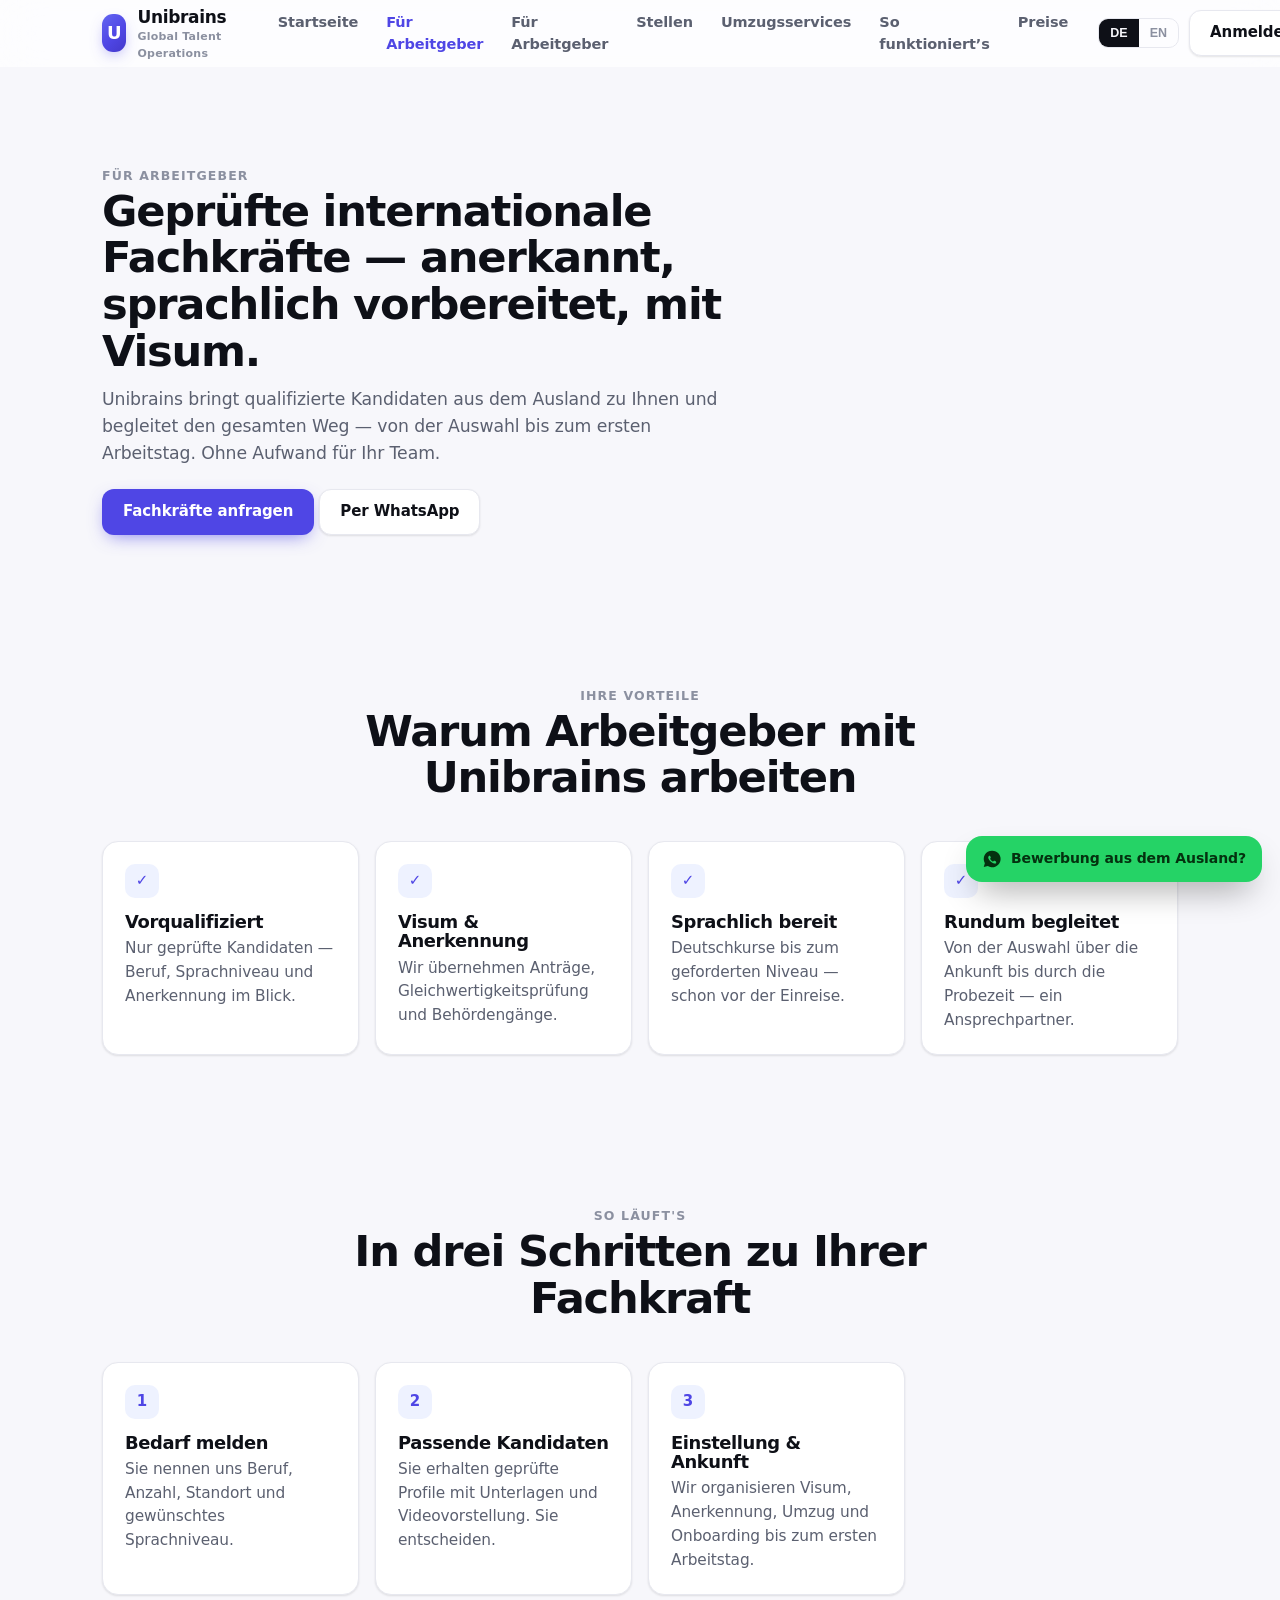
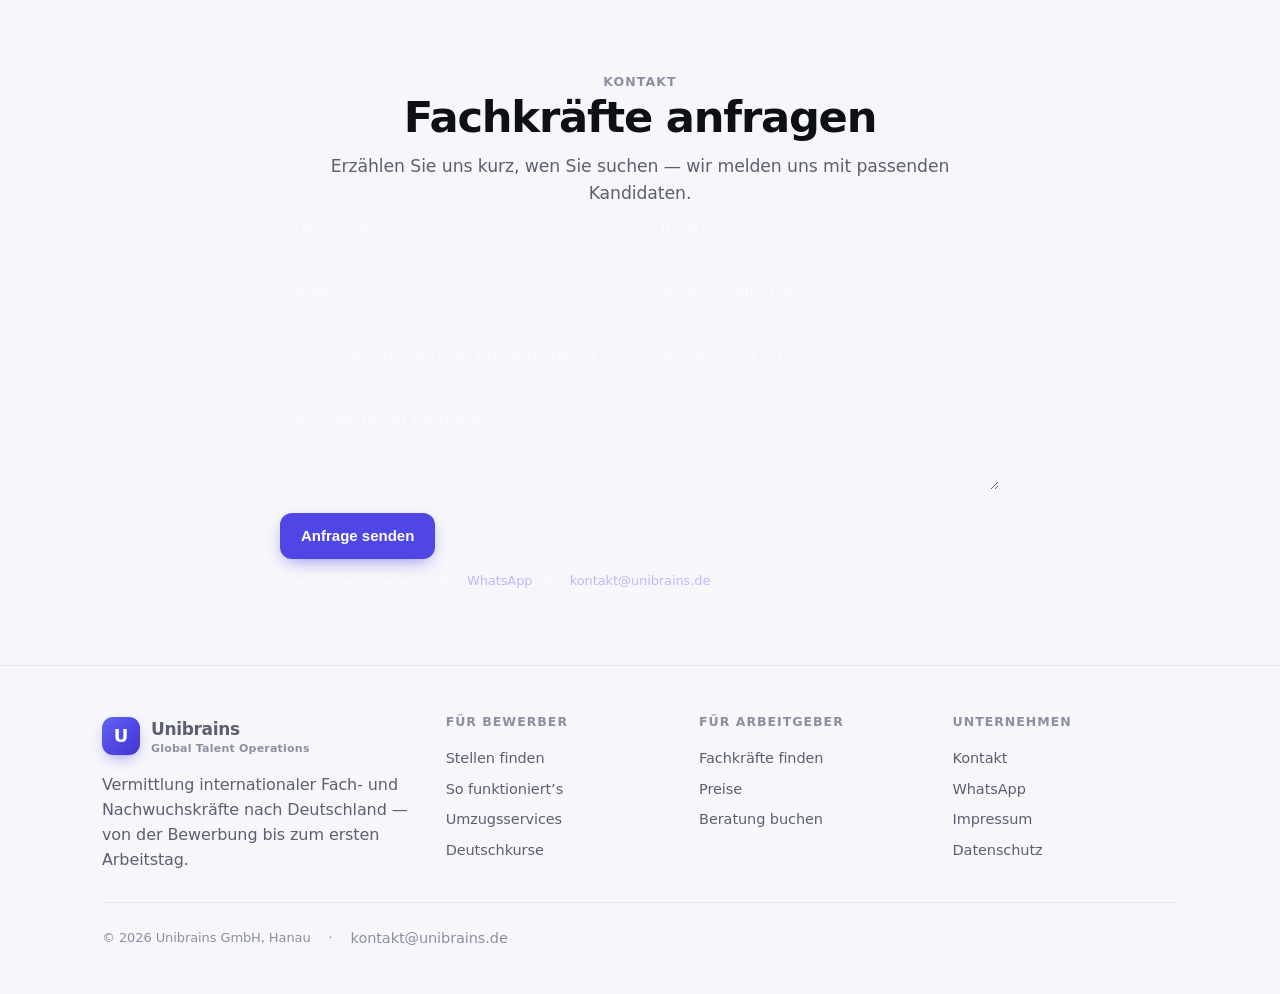
==== arbeitgeber.html @ a0d00ffb "feat(P3): Barrierefreiheit & Technik — Kontraste, Reveal, Skip-Link, SEO - P3.15 WCAG-AA-Kontraste: " ====
<!doctype html>
<html lang="de">
<head>
<meta charset="utf-8" />
<meta name="viewport" content="width=device-width, initial-scale=1" />
<title>Unibrains — Jobs in Deutschland mit Visum, Umzug & Anerkennung</title>
<meta name="description" content="Finden Sie Ihren nächsten Job in Deutschland: Stellen mit Visum-Sponsoring, finanziertem Umzug, Anerkennung und Deutschkursen. Unibrains übernimmt den Papierkram." />
<link rel="canonical" href="https://unibrains.de/arbeitgeber.html" />
<meta property="og:type" content="website" />
<meta property="og:url" content="https://unibrains.de/arbeitgeber.html" />
<meta property="og:title" content="Fachkräfte finden mit Unibrains — geprüft, mit Visum & Umzug" />
<meta property="og:description" content="Unibrains vermittelt geprüfte internationale Fachkräfte nach Deutschland — inkl. Visum, Anerkennung, Umzug und Deutschkursen. Sie stellen ein, wir übernehmen den Papierkram." />
<meta name="twitter:card" content="summary" />
<link rel="icon" href="favicon.svg" type="image/svg+xml" />
<script>document.documentElement.classList.add('js')</script>
<style>
  /* ============ Design tokens ============ */
  :root {
    --brand: #4f46e5;         /* indigo — the Unibrains mark, refined */
    --brand-600: #4338ca;
    --brand-soft: #eef2ff;
    --accent: #0ea5e9;
    --ok: #059669;

    --bg: #f7f7fb;
    --surface: #ffffff;
    --surface-2: #ffffff;
    --ink: #0e1017;
    --muted: #5b6070;
    --faint: #8b90a0;
    --line: #e7e8ef;
    --glass: rgba(255,255,255,0.7);
    --glass-line: rgba(255,255,255,0.55);
    --shadow-sm: 0 1px 2px rgba(14,16,23,.06), 0 1px 3px rgba(14,16,23,.05);
    --shadow-md: 0 8px 24px -8px rgba(14,16,23,.18), 0 2px 6px rgba(14,16,23,.06);
    --shadow-lg: 0 30px 60px -24px rgba(30,27,120,.35), 0 8px 24px -12px rgba(14,16,23,.16);
    --radius: 16px;
    --radius-lg: 24px;
    --ease: cubic-bezier(.2,0,0,1);
    --spring: cubic-bezier(.22,1.2,.36,1);
    --maxw: 1120px;
    color-scheme: light dark;
  }
  @media (prefers-color-scheme: dark) {
    :root {
      --bg: #0b0c10;
      --surface: #14161d;
      --surface-2: #191c24;
      --ink: #f3f4f8;
      --muted: #a4a9ba;
      --faint: #767c90;
      --line: #262a34;
      --brand-soft: #1b1f3a;
      --glass: rgba(18,20,27,0.6);
      --glass-line: rgba(255,255,255,0.08);
      --shadow-md: 0 10px 30px -10px rgba(0,0,0,.6), 0 2px 8px rgba(0,0,0,.4);
      --shadow-lg: 0 40px 80px -30px rgba(0,0,0,.7), 0 10px 30px -12px rgba(0,0,0,.5);
    }
  }

  /* ============ Reset & base ============ */
  * { box-sizing: border-box; }
  html { -webkit-text-size-adjust: 100%; scroll-behavior: smooth; }
  body {
    margin: 0;
    font-family: -apple-system, BlinkMacSystemFont, "Segoe UI", "Inter", system-ui, sans-serif;
    font-optical-sizing: auto;
    text-rendering: optimizeLegibility;
    -webkit-font-smoothing: antialiased;
    background: var(--bg);
    color: var(--ink);
    line-height: 1.55;
    letter-spacing: -0.006em;
    overflow-x: hidden;
  }
  a { color: inherit; text-decoration: none; }
  h1, h2, h3 { margin: 0; letter-spacing: -0.022em; line-height: 1.08; font-weight: 700; }
  p { margin: 0; }
  ::selection { background: color-mix(in srgb, var(--brand) 26%, transparent); }
  .wrap { max-width: var(--maxw); margin: 0 auto; padding: 0 22px; }
  .eyebrow { font-size: 12.5px; font-weight: 700; letter-spacing: .09em; text-transform: uppercase; color: var(--faint); }

  /* ============ Buttons ============ */
  .btn {
    --scale: 1;
    display: inline-flex; align-items: center; gap: 8px;
    height: 46px; padding: 0 20px; border-radius: 12px;
    font-weight: 650; font-size: 15px; cursor: pointer; border: 1px solid transparent;
    transform: scale(var(--scale)); transition: transform .14s var(--ease), background .2s var(--ease), box-shadow .2s var(--ease), border-color .2s var(--ease), filter .2s var(--ease);
    user-select: none; white-space: nowrap;
  }
  .btn:active { --scale: .965; }
  .btn-primary { background: var(--brand); color: #fff; box-shadow: 0 6px 18px -6px color-mix(in srgb, var(--brand) 70%, transparent); }
  .btn-primary:hover { filter: brightness(1.06); transform: translateY(-1px) scale(var(--scale)); box-shadow: 0 12px 28px -8px color-mix(in srgb, var(--brand) 70%, transparent); }
  .btn-ghost { background: var(--surface); color: var(--ink); border-color: var(--line); box-shadow: var(--shadow-sm); }
  .btn-ghost:hover { border-color: color-mix(in srgb, var(--brand) 45%, var(--line)); color: var(--brand); }
  .btn:focus-visible { outline: none; box-shadow: 0 0 0 3px color-mix(in srgb, var(--brand) 45%, transparent); }

  /* ============ Header (glass) ============ */
  header.nav {
    position: sticky; top: 0; z-index: 50;
    background: var(--glass);
    backdrop-filter: blur(20px) saturate(180%);
    -webkit-backdrop-filter: blur(20px) saturate(180%);
    border-bottom: 1px solid transparent;
    transition: border-color .3s var(--ease), background .3s var(--ease);
  }
  header.nav.scrolled { border-bottom-color: var(--line); }
  .nav-row { display: flex; align-items: center; gap: 18px; height: 66px; }
  .brand { display: flex; align-items: center; gap: 11px; }
  .brand .mark {
    width: 38px; height: 38px; border-radius: 11px; display: grid; place-items: center;
    color: #fff; font-weight: 800; font-size: 18px;
    background: linear-gradient(135deg, #6366f1, #4f46e5 55%, #4338ca);
    box-shadow: 0 6px 16px -6px rgba(79,70,229,.7);
  }
  .brand .name { font-weight: 800; letter-spacing: -.02em; font-size: 17px; }
  .brand .sub { display: block; font-size: 11px; font-weight: 600; color: var(--faint); letter-spacing: .02em; margin-top: -2px; }
  nav.links { display: none; gap: 4px; margin-left: 8px; }
  nav.links a { padding: 8px 12px; border-radius: 9px; font-size: 14.5px; font-weight: 550; color: var(--muted); transition: color .18s, background .18s; }
  nav.links a:hover { color: var(--ink); background: color-mix(in srgb, var(--ink) 5%, transparent); }
  nav.links a.active { color: var(--brand); }
  .nav-right { margin-left: auto; display: flex; align-items: center; gap: 10px; }
  .lang { display: none; border: 1px solid var(--line); border-radius: 10px; overflow: hidden; }
  .lang button { border: 0; background: transparent; padding: 7px 11px; font-size: 12.5px; font-weight: 700; color: var(--faint); cursor: pointer; }
  .lang button.on { background: var(--ink); color: var(--bg); }
  .hide-sm { display: none; }
  @media (min-width: 900px) {
    nav.links, .lang { display: flex; }
    .hide-sm { display: inline-flex; }
  }

  /* ============ Hero ============ */
  .hero { position: relative; padding: 66px 0 40px; text-align: center; }
  .hero::before {
    content: ""; position: absolute; inset: -10% -20% auto -20%; height: 620px; z-index: -1;
    background:
      radial-gradient(60% 60% at 50% 0%, color-mix(in srgb, var(--brand) 22%, transparent), transparent 70%),
      radial-gradient(40% 50% at 82% 8%, color-mix(in srgb, var(--accent) 16%, transparent), transparent 70%);
    filter: blur(10px);
  }
  .badge {
    display: inline-flex; align-items: center; gap: 9px; padding: 7px 8px 7px 12px;
    background: var(--surface); border: 1px solid var(--line); border-radius: 999px;
    font-size: 13.5px; font-weight: 600; color: var(--muted); box-shadow: var(--shadow-sm);
  }
  .badge .dots { display: inline-flex; }
  .badge .dots i { width: 18px; height: 18px; border-radius: 50%; margin-left: -6px; border: 2px solid var(--surface); display: inline-block;
    background: linear-gradient(135deg,#a5b4fc,#6366f1); }
  .badge .dots i:nth-child(2){ background: linear-gradient(135deg,#7dd3fc,#0ea5e9);}
  .badge .dots i:nth-child(3){ background: linear-gradient(135deg,#6ee7b7,#059669); margin-right: 4px;}
  .hero h1 {
    font-size: clamp(2.6rem, 7.2vw, 4.6rem);
    letter-spacing: -0.03em; line-height: 1.02; margin: 22px auto 0; max-width: 15ch;
  }
  .hero h1 .grad { background: linear-gradient(120deg,#6366f1,#4f46e5 55%,#0ea5e9); -webkit-background-clip: text; background-clip: text; color: transparent; }
  .hero .lede { margin: 20px auto 0; max-width: 52ch; font-size: clamp(1.05rem,2.3vw,1.28rem); color: var(--muted); line-height: 1.5; }

  /* search */
  .search {
    margin: 30px auto 0; max-width: 760px; display: flex; align-items: center; gap: 6px;
    background: var(--surface); border: 1px solid var(--line); border-radius: 16px; padding: 8px;
    box-shadow: var(--shadow-lg); text-align: left;
  }
  .search .field { flex: 1; display: flex; align-items: center; gap: 9px; padding: 6px 12px; min-width: 0; }
  .search .field + .field { border-left: 1px solid var(--line); }
  .search svg { flex: none; color: var(--faint); }
  .search input { border: 0; outline: 0; background: transparent; font: inherit; font-size: 15px; color: var(--ink); width: 100%; }
  .search input::placeholder { color: var(--faint); }
  .search .btn { height: 46px; }
  @media (max-width: 640px){ .search{ flex-wrap: wrap; } .search .field+.field{ border-left:0; } .search .btn{ width:100%; justify-content:center; } }

  .chips { margin: 20px auto 0; display: flex; flex-wrap: wrap; gap: 8px; justify-content: center; align-items: center; }
  .chips .lbl { color: var(--faint); font-weight: 700; font-size: 13px; margin-right: 2px; }
  .chip { padding: 8px 14px; border-radius: 999px; background: var(--surface); border: 1px solid var(--line); font-size: 13.5px; font-weight: 600; color: var(--muted);
    box-shadow: var(--shadow-sm); transition: transform .16s var(--ease), color .16s, border-color .16s; }
  .chip:hover { color: var(--brand); border-color: color-mix(in srgb,var(--brand) 40%,var(--line)); transform: translateY(-1px); }

  /* trust */
  .trust { margin-top: 48px; }
  .trust p { text-align: center; color: var(--faint); font-size: 12.5px; font-weight: 700; letter-spacing: .08em; text-transform: uppercase; }
  .trust .logos { margin-top: 16px; display: flex; flex-wrap: wrap; gap: 14px 34px; justify-content: center; align-items: center; opacity: .8; }
  .trust .logos span { font-weight: 800; font-size: 18px; letter-spacing: -.02em; color: var(--faint); }

  /* ============ Sections ============ */
  section.block { padding: 74px 0; }
  .sec-head { max-width: 640px; }
  .sec-head.center { margin: 0 auto; text-align: center; }
  .sec-head h2 { font-size: clamp(1.8rem, 4vw, 2.7rem); letter-spacing: -.028em; }
  .sec-head p { margin-top: 12px; color: var(--muted); font-size: 1.08rem; }

  /* steps */
  .steps { margin-top: 40px; display: grid; gap: 16px; grid-template-columns: 1fr; }
  @media (min-width: 720px){ .steps{ grid-template-columns: repeat(4,1fr);} }
  .step { background: var(--surface); border: 1px solid var(--line); border-radius: var(--radius); padding: 22px; box-shadow: var(--shadow-sm);
    transition: transform .3s var(--spring), box-shadow .3s var(--ease), border-color .3s; }
  .step:hover { transform: translateY(-4px); box-shadow: var(--shadow-md); border-color: color-mix(in srgb,var(--brand) 26%,var(--line)); }
  .step .n { width: 34px; height: 34px; border-radius: 10px; display: grid; place-items: center; font-weight: 800; color: var(--brand); background: var(--brand-soft); font-size: 15px; }
  .step h3 { margin-top: 14px; font-size: 1.12rem; }
  .step p { margin-top: 6px; color: var(--muted); font-size: .96rem; }

  /* services */
  .grid3 { margin-top: 40px; display: grid; gap: 16px; grid-template-columns: 1fr; }
  @media (min-width: 680px){ .grid3{ grid-template-columns: repeat(2,1fr);} }
  @media (min-width: 980px){ .grid3{ grid-template-columns: repeat(3,1fr);} }
  .svc { background: var(--surface); border: 1px solid var(--line); border-radius: var(--radius-lg); padding: 26px; box-shadow: var(--shadow-sm);
    transition: transform .3s var(--spring), box-shadow .3s var(--ease), border-color .3s; }
  .svc:hover { transform: translateY(-4px); box-shadow: var(--shadow-md); }
  .svc .ic { width: 46px; height: 46px; border-radius: 13px; display: grid; place-items: center; color: #fff; margin-bottom: 16px;
    background: linear-gradient(135deg,#6366f1,#4f46e5); box-shadow: 0 8px 18px -8px rgba(79,70,229,.7); }
  .svc.a .ic{ background: linear-gradient(135deg,#0ea5e9,#0284c7);}
  .svc.b .ic{ background: linear-gradient(135deg,#10b981,#059669);}
  .svc.c .ic{ background: linear-gradient(135deg,#f59e0b,#d97706);}
  .svc.d .ic{ background: linear-gradient(135deg,#ec4899,#db2777);}
  .svc.e .ic{ background: linear-gradient(135deg,#8b5cf6,#7c3aed);}
  .svc h3 { font-size: 1.16rem; }
  .svc p { margin-top: 8px; color: var(--muted); font-size: .98rem; }

  /* jobs */
  .jobs { margin-top: 40px; display: grid; gap: 16px; grid-template-columns: 1fr; }
  @media (min-width: 720px){ .jobs{ grid-template-columns: repeat(3,1fr);} }
  .job { background: var(--surface); border: 1px solid var(--line); border-radius: var(--radius); padding: 20px; box-shadow: var(--shadow-sm);
    display: flex; flex-direction: column; gap: 10px; transition: transform .3s var(--spring), box-shadow .3s var(--ease), border-color .3s; }
  .job:hover { transform: translateY(-4px); box-shadow: var(--shadow-md); border-color: color-mix(in srgb,var(--brand) 26%,var(--line)); }
  .job .flag { font-size: 22px; }
  .job h3 { font-size: 1.06rem; }
  .job .meta { color: var(--muted); font-size: .9rem; }
  .job .sal { font-weight: 750; }
  .job .tags { display: flex; flex-wrap: wrap; gap: 6px; margin-top: 2px; }
  .job .tags span { font-size: 11.5px; font-weight: 650; padding: 4px 9px; border-radius: 999px; background: var(--brand-soft); color: var(--brand-600); }
  .job .apply { margin-top: 4px; color: var(--brand); font-weight: 700; font-size: .92rem; }

  /* employer CTA */
  .cta { position: relative; overflow: hidden; border-radius: var(--radius-lg); padding: 54px 40px; text-align: center; color: #fff;
    background: linear-gradient(130deg,#4338ca,#4f46e5 45%,#0ea5e9); box-shadow: var(--shadow-lg); }
  .cta::after{ content:""; position:absolute; inset:0; background: radial-gradient(60% 120% at 80% -10%, rgba(255,255,255,.22), transparent 60%); }
  .cta h2 { font-size: clamp(1.7rem,3.6vw,2.4rem); position: relative; }
  .cta p { margin: 12px auto 0; max-width: 46ch; color: rgba(255,255,255,.86); position: relative; }
  .cta .row { margin-top: 24px; display: flex; gap: 12px; justify-content: center; flex-wrap: wrap; position: relative; }
  .cta .btn-primary { background: #fff; color: var(--brand-600); box-shadow: 0 10px 30px -10px rgba(0,0,0,.4); }
  .cta .btn-ghost { background: rgba(255,255,255,.12); color: #fff; border-color: rgba(255,255,255,.3); box-shadow: none; }

  /* footer */
  footer { border-top: 1px solid var(--line); padding: 46px 0 40px; color: var(--muted); }
  .foot-grid { display: grid; gap: 28px; grid-template-columns: 1fr; }
  @media (min-width: 760px){ .foot-grid{ grid-template-columns: 1.4fr 1fr 1fr 1fr;} }
  footer h4 { font-size: 12.5px; letter-spacing: .08em; text-transform: uppercase; color: var(--faint); margin: 0 0 12px; }
  footer a { display: block; color: var(--muted); font-size: 14.5px; padding: 4px 0; }
  footer a:hover { color: var(--brand); }
  .foot-legal { margin-top: 30px; padding-top: 20px; border-top: 1px solid var(--line); display: flex; flex-wrap: wrap; gap: 8px 18px; align-items: center; font-size: 13px; color: var(--faint); }
  .todo { font-style: italic; opacity: .8; }

  /* ============ Reveal on scroll ============ */
  /* Gated on .js so the page is fully visible without JavaScript (crawlers, no-JS,
     script errors) — the animation is a progressive enhancement, not a gate. */
  .js .reveal { opacity: 0; transform: translateY(18px); transition: opacity .7s var(--ease), transform .7s var(--spring); }
  .js .reveal.in { opacity: 1; transform: none; }
  @media (prefers-reduced-motion: reduce) {
    * { scroll-behavior: auto !important; }
    .reveal { opacity: 1 !important; transform: none !important; transition: none; }
    .btn, .step, .svc, .job, .chip { transition: none !important; }
  }
  @media (prefers-reduced-transparency: reduce) {
    header.nav { background: var(--surface); backdrop-filter: none; }
  }
.cta::after{pointer-events:none}.cta .row{position:relative;z-index:2}.cta .btn{position:relative;z-index:2}</style>
</head>
<body>

<header class="nav" id="nav">
  <div class="wrap nav-row">
    <a class="brand" href="#top">
      <span class="mark">U</span>
      <span><span class="name">Unibrains</span><span class="sub">Global Talent Operations</span></span>
    </a>
    <nav class="links">
      <a href="/">Startseite</a><a class="active" href="/arbeitgeber.html">Für Arbeitgeber</a><a href="/arbeitgeber.html">Für Arbeitgeber</a>
      <a href="/#jobs">Stellen</a>
      <a href="/#services">Umzugsservices</a>
      <a href="/#how">So funktioniert’s</a>
      <a href="/#preise">Preise</a>
    </nav>
    <div class="nav-right">
      <div class="lang"><button class="on">DE</button><button>EN</button></div>
      <a class="btn btn-ghost hide-sm" href="https://bewerben.unibrains.de/kandidat/anmelden">Anmelden</a>
      <a class="btn btn-primary" href="https://bewerben.unibrains.de">Umzug starten</a>
    </div>
  </div>
</header>

<main id="top">
  <!-- Für Arbeitgeber -->
  <section class="block" style="padding-top:96px">
    <div class="wrap">
      <div class="sec-head">
        <span class="eyebrow">Für Arbeitgeber</span>
        <h2>Geprüfte internationale Fachkräfte — anerkannt, sprachlich vorbereitet, mit Visum.</h2>
        <p>Unibrains bringt qualifizierte Kandidaten aus dem Ausland zu Ihnen und begleitet den gesamten Weg — von der Auswahl bis zum ersten Arbeitstag. Ohne Aufwand für Ihr Team.</p>
        <div class="row" style="margin-top:22px">
          <a class="btn btn-primary" href="#kontaktformular">Fachkräfte anfragen</a>
          <a class="btn btn-ghost" href="https://wa.me/491728332721?text=Hallo%20Unibrains%2C%20wir%20suchen%20als%20Arbeitgeber%20internationale%20Fachkr%C3%A4fte.%20Bitte%20kontaktieren%20Sie%20uns." target="_blank" rel="noopener">Per WhatsApp</a>
        </div>
      </div>
    </div>
  </section>

  <section class="block">
    <div class="wrap">
      <div class="sec-head center"><span class="eyebrow">Ihre Vorteile</span><h2>Warum Arbeitgeber mit Unibrains arbeiten</h2></div>
      <div class="steps">
        <div class="step"><div class="n">&#10003;</div><h3>Vorqualifiziert</h3><p>Nur geprüfte Kandidaten — Beruf, Sprachniveau und Anerkennung im Blick.</p></div>
        <div class="step"><div class="n">&#10003;</div><h3>Visum &amp; Anerkennung</h3><p>Wir übernehmen Anträge, Gleichwertigkeitsprüfung und Behördengänge.</p></div>
        <div class="step"><div class="n">&#10003;</div><h3>Sprachlich bereit</h3><p>Deutschkurse bis zum geforderten Niveau — schon vor der Einreise.</p></div>
        <div class="step"><div class="n">&#10003;</div><h3>Rundum begleitet</h3><p>Von der Auswahl über die Ankunft bis durch die Probezeit — ein Ansprechpartner.</p></div>
      </div>
    </div>
  </section>

  <section class="block">
    <div class="wrap">
      <div class="sec-head center"><span class="eyebrow">So läuft's</span><h2>In drei Schritten zu Ihrer Fachkraft</h2></div>
      <div class="steps">
        <div class="step"><div class="n">1</div><h3>Bedarf melden</h3><p>Sie nennen uns Beruf, Anzahl, Standort und gewünschtes Sprachniveau.</p></div>
        <div class="step"><div class="n">2</div><h3>Passende Kandidaten</h3><p>Sie erhalten geprüfte Profile mit Unterlagen und Videovorstellung. Sie entscheiden.</p></div>
        <div class="step"><div class="n">3</div><h3>Einstellung &amp; Ankunft</h3><p>Wir organisieren Visum, Anerkennung, Umzug und Onboarding bis zum ersten Arbeitstag.</p></div>
      </div>
    </div>
  </section>

  <style>
    .lead-wrap{max-width:720px;margin:0 auto}
    .lead-form input,.lead-form textarea{width:100%;background:rgba(255,255,255,.05);border:1px solid rgba(255,255,255,.14);border-radius:12px;padding:12px 14px;color:#fff;font:inherit;outline:none;box-sizing:border-box}
    .lead-form input:focus,.lead-form textarea:focus{border-color:#7C3AED}
    .lead-form input::placeholder,.lead-form textarea::placeholder{color:rgba(255,255,255,.45)}
    .lead-grid{display:grid;grid-template-columns:1fr 1fr;gap:12px;margin-bottom:12px}
    .lead-form textarea{margin-bottom:14px;resize:vertical;min-height:96px}
    .lead-hint{color:rgba(255,255,255,.5);font-size:13px;margin-top:12px}
    .lead-msg{border-radius:12px;padding:12px 16px;margin-bottom:16px;font-weight:600}
    .lead-ok{background:rgba(34,197,94,.15);color:#86efac;border:1px solid rgba(34,197,94,.3)}
    .lead-err{background:rgba(239,68,68,.15);color:#fca5a5;border:1px solid rgba(239,68,68,.3)}
    @media(max-width:640px){.lead-grid{grid-template-columns:1fr}}
  </style>
  <section class="block" id="kontaktformular" style="padding-top:0">
    <div class="wrap">
      <div class="sec-head center"><span class="eyebrow">Kontakt</span><h2>Fachkräfte anfragen</h2><p>Erzählen Sie uns kurz, wen Sie suchen — wir melden uns mit passenden Kandidaten.</p></div>
      <div class="lead-wrap">
        <div class="lead-msg lead-ok" id="lead-ok" style="display:none">Danke! Ihre Anfrage ist bei uns — wir melden uns in Kürze.</div>
        <div class="lead-msg lead-err" id="lead-err" style="display:none">Bitte Unternehmen, Namen und E-Mail oder Telefon angeben.</div>
        <form class="lead-form" method="post" action="https://os.unibrains.de/api/employer-lead">
          <input type="text" name="website" tabindex="-1" autocomplete="off" style="position:absolute;left:-9999px" aria-hidden="true">
          <div class="lead-grid">
            <input name="company" required maxlength="160" placeholder="Unternehmen *">
            <input name="name" required maxlength="160" placeholder="Ihr Name *">
            <input name="email" type="email" maxlength="200" placeholder="E-Mail">
            <input name="phone" maxlength="60" placeholder="Telefon / WhatsApp">
            <input name="profession" maxlength="160" placeholder="Gesuchter Beruf (z. B. Pflegefachkraft)">
            <input name="count" maxlength="20" placeholder="Anzahl (z. B. 3)">
          </div>
          <textarea name="message" maxlength="3000" placeholder="Ihre Nachricht (optional)"></textarea>
          <button class="btn btn-primary" type="submit">Anfrage senden</button>
          <p class="lead-hint">Pflichtfelder *. Lieber direkt? <a href="https://wa.me/491728332721" target="_blank" rel="noopener" style="color:#c4b5fd">WhatsApp</a> oder <a href="mailto:kontakt@unibrains.de?subject=Beratung%20Arbeitgeber" style="color:#c4b5fd">kontakt@unibrains.de</a>.</p>
        </form>
      </div>
    </div>
  </section>
  <script>(function(){var q=location.search;var ok=document.getElementById('lead-ok'),er=document.getElementById('lead-err'),f=document.querySelector('.lead-form');if(q.indexOf('sent=1')>-1){if(ok)ok.style.display='block';if(f)f.style.display='none';}if(q.indexOf('err=1')>-1){if(er)er.style.display='block';}})();</script>
</main>

<footer>
  <div class="wrap">
    <div class="foot-grid">
      <div>
        <a class="brand" href="#top" style="margin-bottom:12px">
          <span class="mark">U</span>
          <span><span class="name">Unibrains</span><span class="sub">Global Talent Operations</span></span>
        </a>
        <p style="max-width:34ch">Vermittlung internationaler Fach- und Nachwuchskräfte nach Deutschland — von der Bewerbung bis zum ersten Arbeitstag.</p>
      </div>
      <div><h4>Für Bewerber</h4><a href="/#jobs">Stellen finden</a><a href="/#how">So funktioniert’s</a><a href="/#services">Umzugsservices</a><a href="/#services">Deutschkurse</a></div>
      <div><h4>Für Arbeitgeber</h4><a href="/arbeitgeber.html">Fachkräfte finden</a><a href="/#preise">Preise</a><a href="mailto:kontakt@unibrains.de?subject=Beratung%20Unibrains">Beratung buchen</a></div>
      <div><h4>Unternehmen</h4><a href="mailto:kontakt@unibrains.de">Kontakt</a><a href="https://wa.me/491728332721">WhatsApp</a><a href="impressum.html">Impressum</a><a href="datenschutz.html">Datenschutz</a></div>
    </div>
    <div class="foot-legal">
      <span>© 2026 Unibrains GmbH, Hanau</span>
      <span>·</span>
      <a href="mailto:kontakt@unibrains.de" style="color:var(--faint)">kontakt@unibrains.de</a>
    </div>
  </div>
</footer>

<a href="https://wa.me/491728332721" aria-label="Per WhatsApp bewerben"
   style="position:fixed;right:18px;bottom:18px;z-index:60;display:inline-flex;align-items:center;gap:9px;padding:12px 16px;border-radius:16px;background:#25D366;color:#04310f;font-weight:700;font-size:14px;box-shadow:0 16px 34px -12px rgba(0,0,0,.45);transition:transform .16s cubic-bezier(.2,0,0,1)"
   onmouseover="this.style.transform='translateY(-2px)'" onmouseout="this.style.transform=''">
  <svg width="20" height="20" viewBox="0 0 24 24" fill="currentColor"><path d="M12 2a10 10 0 0 0-8.6 15l-1.3 4.7 4.8-1.3A10 10 0 1 0 12 2Zm5.6 14.2c-.2.6-1.2 1.2-1.7 1.2-.4 0-1 .1-3.5-1s-3.9-3.6-4-3.8c-.1-.2-.9-1.2-.9-2.3s.6-1.6.8-1.9c.2-.2.4-.3.6-.3h.4c.2 0 .3 0 .5.4l.7 1.7c.1.2.1.4 0 .5l-.3.5-.3.3c-.1.1-.3.3-.1.5.1.3.7 1.1 1.4 1.7 1 .8 1.7 1.1 2 1.2.2.1.4.1.5-.1l.6-.7c.2-.2.3-.2.5-.1l1.6.8c.2.1.4.2.4.3.1.2.1.7-.1 1.3Z"/></svg>
  <span class="hide-sm">Bewerbung aus dem Ausland?</span>
</a>

<script>
  // Header scrolled state (subtle divider only where content meets chrome)
  const nav = document.getElementById('nav');
  const onScroll = () => nav.classList.toggle('scrolled', window.scrollY > 6);
  onScroll(); addEventListener('scroll', onScroll, { passive: true });

  // Reveal-on-scroll — staggered, reduced-motion safe (the CSS opts out)
  const items = [...document.querySelectorAll('.reveal')];
  if (matchMedia('(prefers-reduced-motion: reduce)').matches) {
    items.forEach(el => el.classList.add('in'));
  } else {
    const io = new IntersectionObserver((entries) => {
      entries.forEach((e, i) => {
        if (e.isIntersecting) { const el = e.target; setTimeout(() => el.classList.add('in'), (el.dataset.d|0)); io.unobserve(el); }
      });
    }, { rootMargin: '0px 0px -8% 0px', threshold: 0.08 });
    // small stagger within each group
    document.querySelectorAll('.steps, .grid3, .jobs, .chips, .hero .wrap').forEach(group => {
      [...group.querySelectorAll('.reveal')].forEach((el, i) => el.dataset.d = Math.min(i * 60, 300));
    });
    items.forEach(el => io.observe(el));
  }
</script>
</body>
</html>
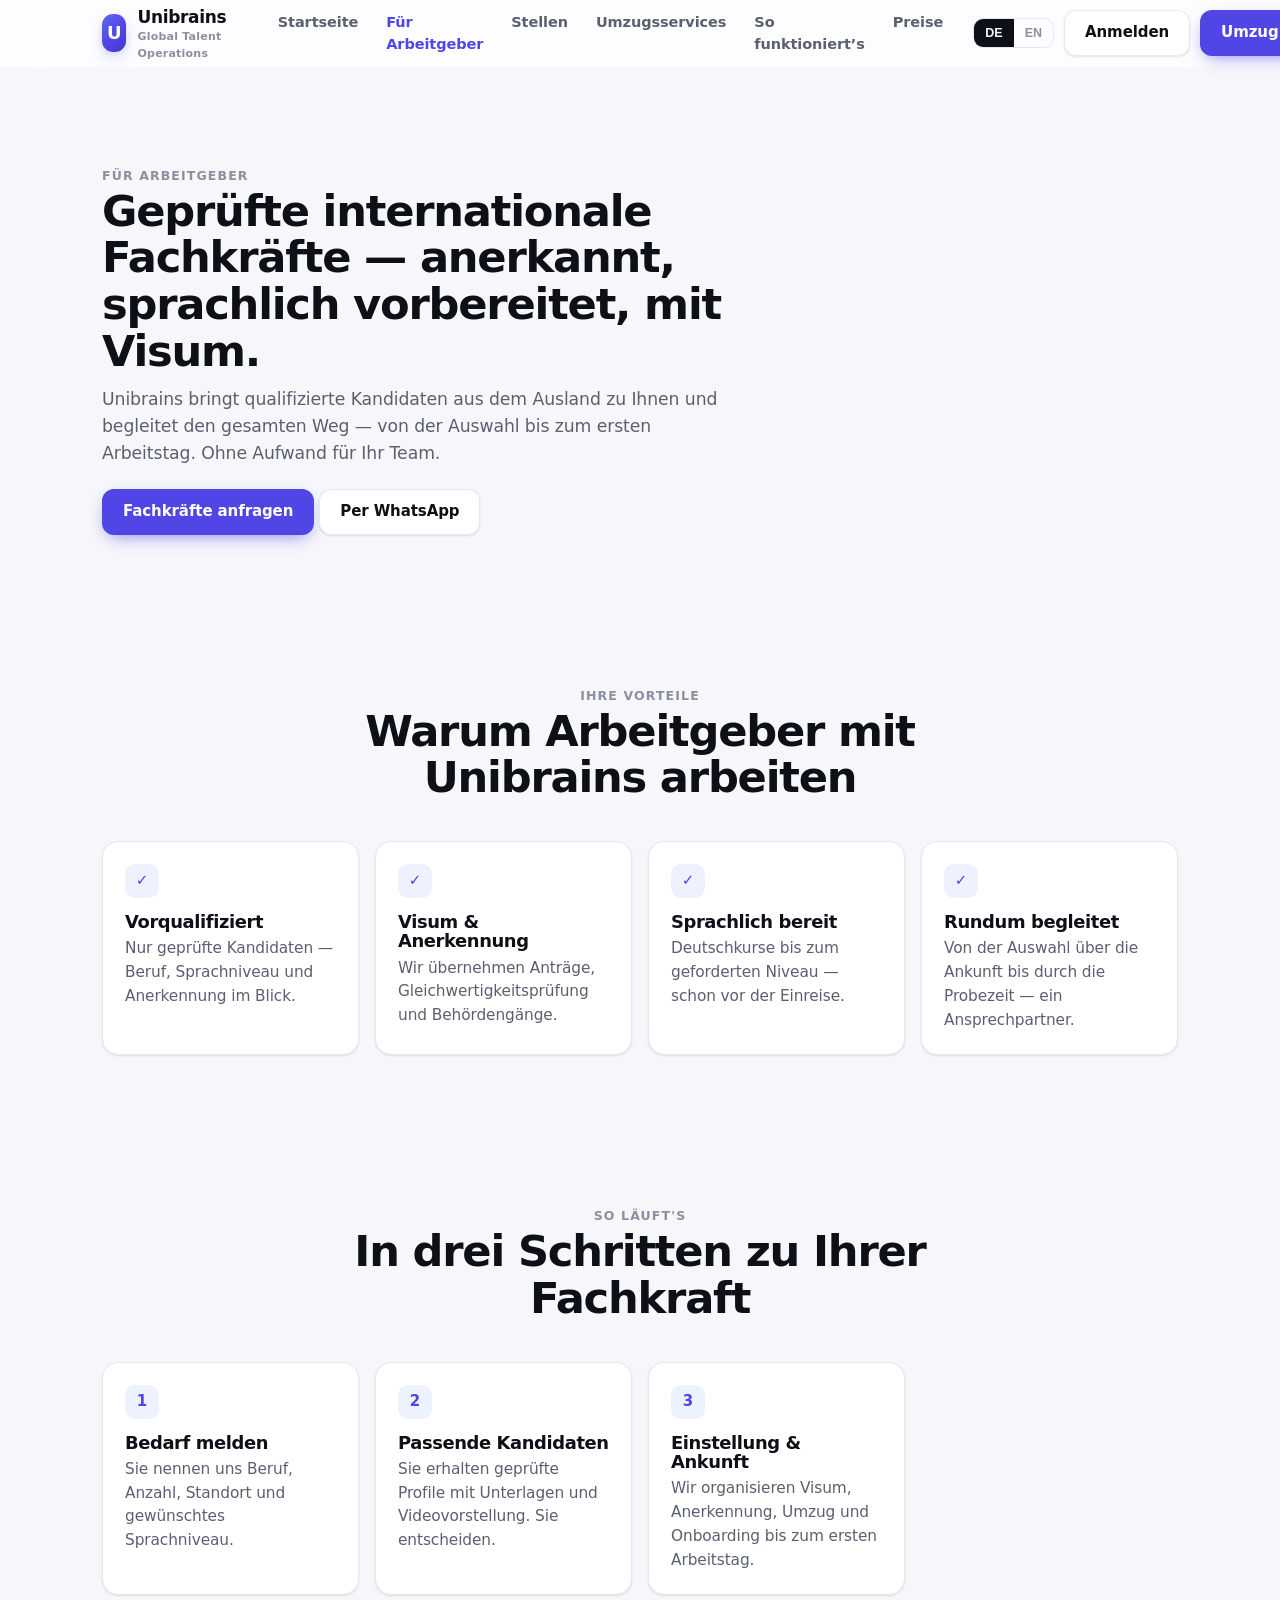
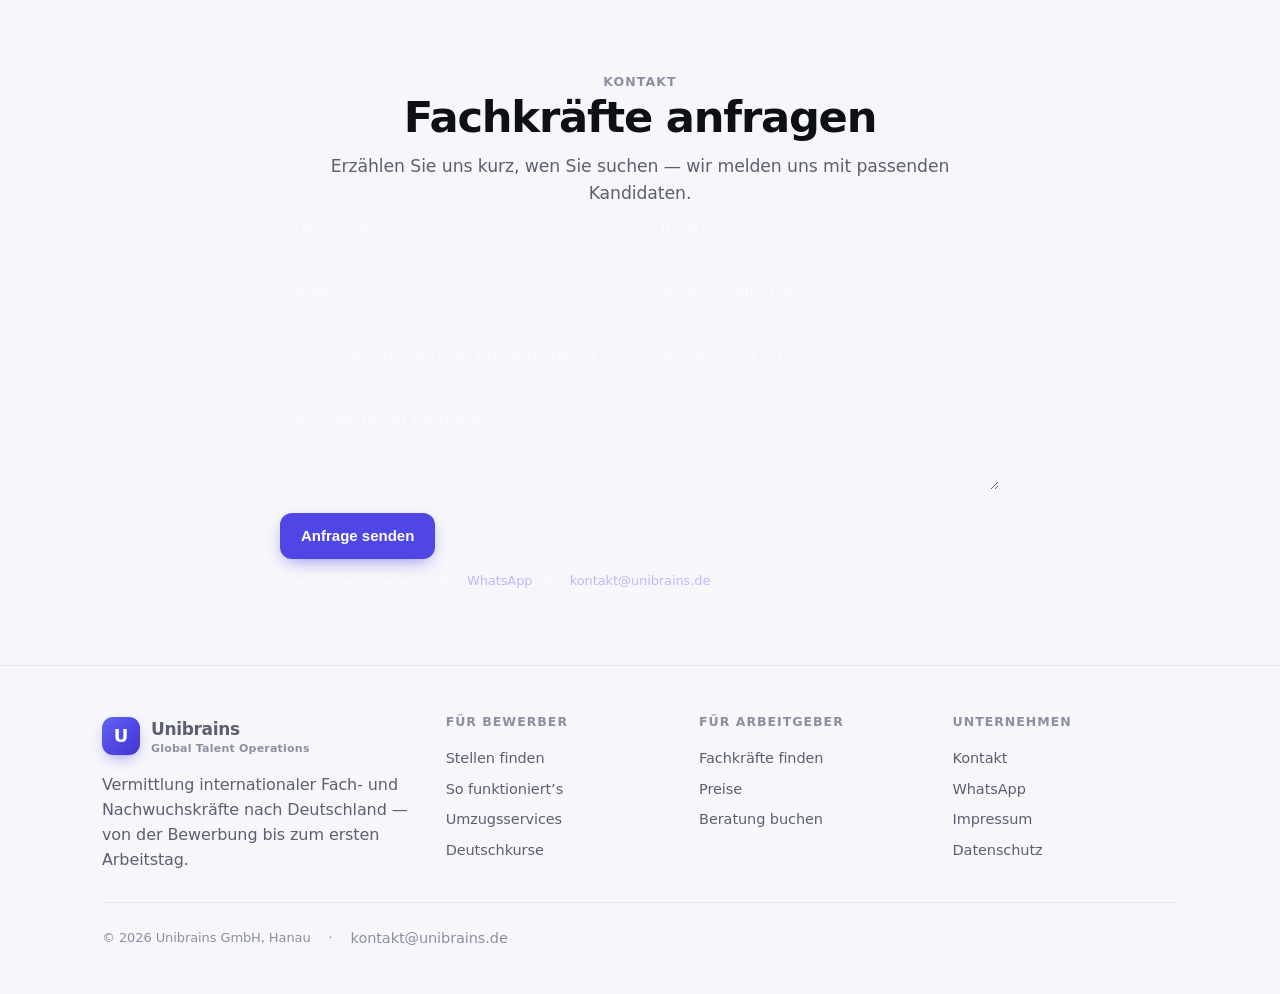
==== commit f00292cc: "arbeitgeber.html: doppelten Nav-Link entfernt + Sana-Widget ergänzt - Navigation hatte 'Für Arbeitge" ====
--- a/arbeitgeber.html
+++ b/arbeitgeber.html
@@ -3,14 +3,21 @@
 <head>
 <meta charset="utf-8" />
 <meta name="viewport" content="width=device-width, initial-scale=1" />
-<title>Unibrains — Jobs in Deutschland mit Visum, Umzug & Anerkennung</title>
-<meta name="description" content="Finden Sie Ihren nächsten Job in Deutschland: Stellen mit Visum-Sponsoring, finanziertem Umzug, Anerkennung und Deutschkursen. Unibrains übernimmt den Papierkram." />
+<title>Fachkräfte finden: Visum, Umzug, Anerkennung – Unibrains</title>
+<meta name="description" content="Geprüfte Fachkräfte aus dem Ausland für Ihr Unternehmen – inkl. Visum, Anerkennung, Umzug und Deutschkurs. Sie stellen ein, wir übernehmen den Papierkram." />
 <link rel="canonical" href="https://unibrains.de/arbeitgeber.html" />
 <meta property="og:type" content="website" />
+<meta property="og:site_name" content="Unibrains" />
+<meta property="og:locale" content="de_DE" />
 <meta property="og:url" content="https://unibrains.de/arbeitgeber.html" />
-<meta property="og:title" content="Fachkräfte finden mit Unibrains — geprüft, mit Visum & Umzug" />
-<meta property="og:description" content="Unibrains vermittelt geprüfte internationale Fachkräfte nach Deutschland — inkl. Visum, Anerkennung, Umzug und Deutschkursen. Sie stellen ein, wir übernehmen den Papierkram." />
-<meta name="twitter:card" content="summary" />
+<meta property="og:title" content="Fachkräfte finden: Visum, Umzug, Anerkennung – Unibrains" />
+<meta property="og:description" content="Geprüfte internationale Fachkräfte für Ihr Unternehmen – mit Visum, Anerkennung, Umzug und Deutschkursen." />
+<meta property="og:image" content="https://unibrains.de/og-image-arbeitgeber.png" />
+<meta property="og:image:width" content="1200" />
+<meta property="og:image:height" content="630" />
+<meta property="og:image:alt" content="Unibrains für Arbeitgeber — geprüfte Fachkräfte für Ihr Unternehmen, mit Visum, Anerkennung, Umzug und Deutschkursen." />
+<meta name="twitter:card" content="summary_large_image" />
+<meta name="twitter:image" content="https://unibrains.de/og-image-arbeitgeber.png" />
 <link rel="icon" href="favicon.svg" type="image/svg+xml" />
 <script>document.documentElement.classList.add('js')</script>
 <style>
@@ -39,24 +46,9 @@
     --ease: cubic-bezier(.2,0,0,1);
     --spring: cubic-bezier(.22,1.2,.36,1);
     --maxw: 1120px;
-    color-scheme: light dark;
-  }
-  @media (prefers-color-scheme: dark) {
-    :root {
-      --bg: #0b0c10;
-      --surface: #14161d;
-      --surface-2: #191c24;
-      --ink: #f3f4f8;
-      --muted: #a4a9ba;
-      --faint: #767c90;
-      --line: #262a34;
-      --brand-soft: #1b1f3a;
-      --glass: rgba(18,20,27,0.6);
-      --glass-line: rgba(255,255,255,0.08);
-      --shadow-md: 0 10px 30px -10px rgba(0,0,0,.6), 0 2px 8px rgba(0,0,0,.4);
-      --shadow-lg: 0 40px 80px -30px rgba(0,0,0,.7), 0 10px 30px -12px rgba(0,0,0,.5);
-    }
-  }
+    color-scheme: light;
+  }
+  /* Dark-Mode deaktiviert — Seite immer im Hellmodus (Nutzer-Wunsch 20.10.). */
 
   /* ============ Reset & base ============ */
   * { box-sizing: border-box; }
@@ -274,7 +266,7 @@
       <span><span class="name">Unibrains</span><span class="sub">Global Talent Operations</span></span>
     </a>
     <nav class="links">
-      <a href="/">Startseite</a><a class="active" href="/arbeitgeber.html">Für Arbeitgeber</a><a href="/arbeitgeber.html">Für Arbeitgeber</a>
+      <a href="/">Startseite</a><a class="active" href="/arbeitgeber.html">Für Arbeitgeber</a>
       <a href="/#jobs">Stellen</a>
       <a href="/#services">Umzugsservices</a>
       <a href="/#how">So funktioniert’s</a>
@@ -388,12 +380,7 @@
   </div>
 </footer>
 
-<a href="https://wa.me/491728332721" aria-label="Per WhatsApp bewerben"
-   style="position:fixed;right:18px;bottom:18px;z-index:60;display:inline-flex;align-items:center;gap:9px;padding:12px 16px;border-radius:16px;background:#25D366;color:#04310f;font-weight:700;font-size:14px;box-shadow:0 16px 34px -12px rgba(0,0,0,.45);transition:transform .16s cubic-bezier(.2,0,0,1)"
-   onmouseover="this.style.transform='translateY(-2px)'" onmouseout="this.style.transform=''">
-  <svg width="20" height="20" viewBox="0 0 24 24" fill="currentColor"><path d="M12 2a10 10 0 0 0-8.6 15l-1.3 4.7 4.8-1.3A10 10 0 1 0 12 2Zm5.6 14.2c-.2.6-1.2 1.2-1.7 1.2-.4 0-1 .1-3.5-1s-3.9-3.6-4-3.8c-.1-.2-.9-1.2-.9-2.3s.6-1.6.8-1.9c.2-.2.4-.3.6-.3h.4c.2 0 .3 0 .5.4l.7 1.7c.1.2.1.4 0 .5l-.3.5-.3.3c-.1.1-.3.3-.1.5.1.3.7 1.1 1.4 1.7 1 .8 1.7 1.1 2 1.2.2.1.4.1.5-.1l.6-.7c.2-.2.3-.2.5-.1l1.6.8c.2.1.4.2.4.3.1.2.1.7-.1 1.3Z"/></svg>
-  <span class="hide-sm">Bewerbung aus dem Ausland?</span>
-</a>
+<!-- Grüner WhatsApp-Float entfernt — das Sana-Widget (unten) übernimmt den Bottom-Right-Float, wie auf der Startseite. -->
 
 <script>
   // Header scrolled state (subtle divider only where content meets chrome)
@@ -418,5 +405,6 @@
     items.forEach(el => io.observe(el));
   }
 </script>
+<script src="https://os.unibrains.de/widget/sana.js" defer></script>
 </body>
 </html>
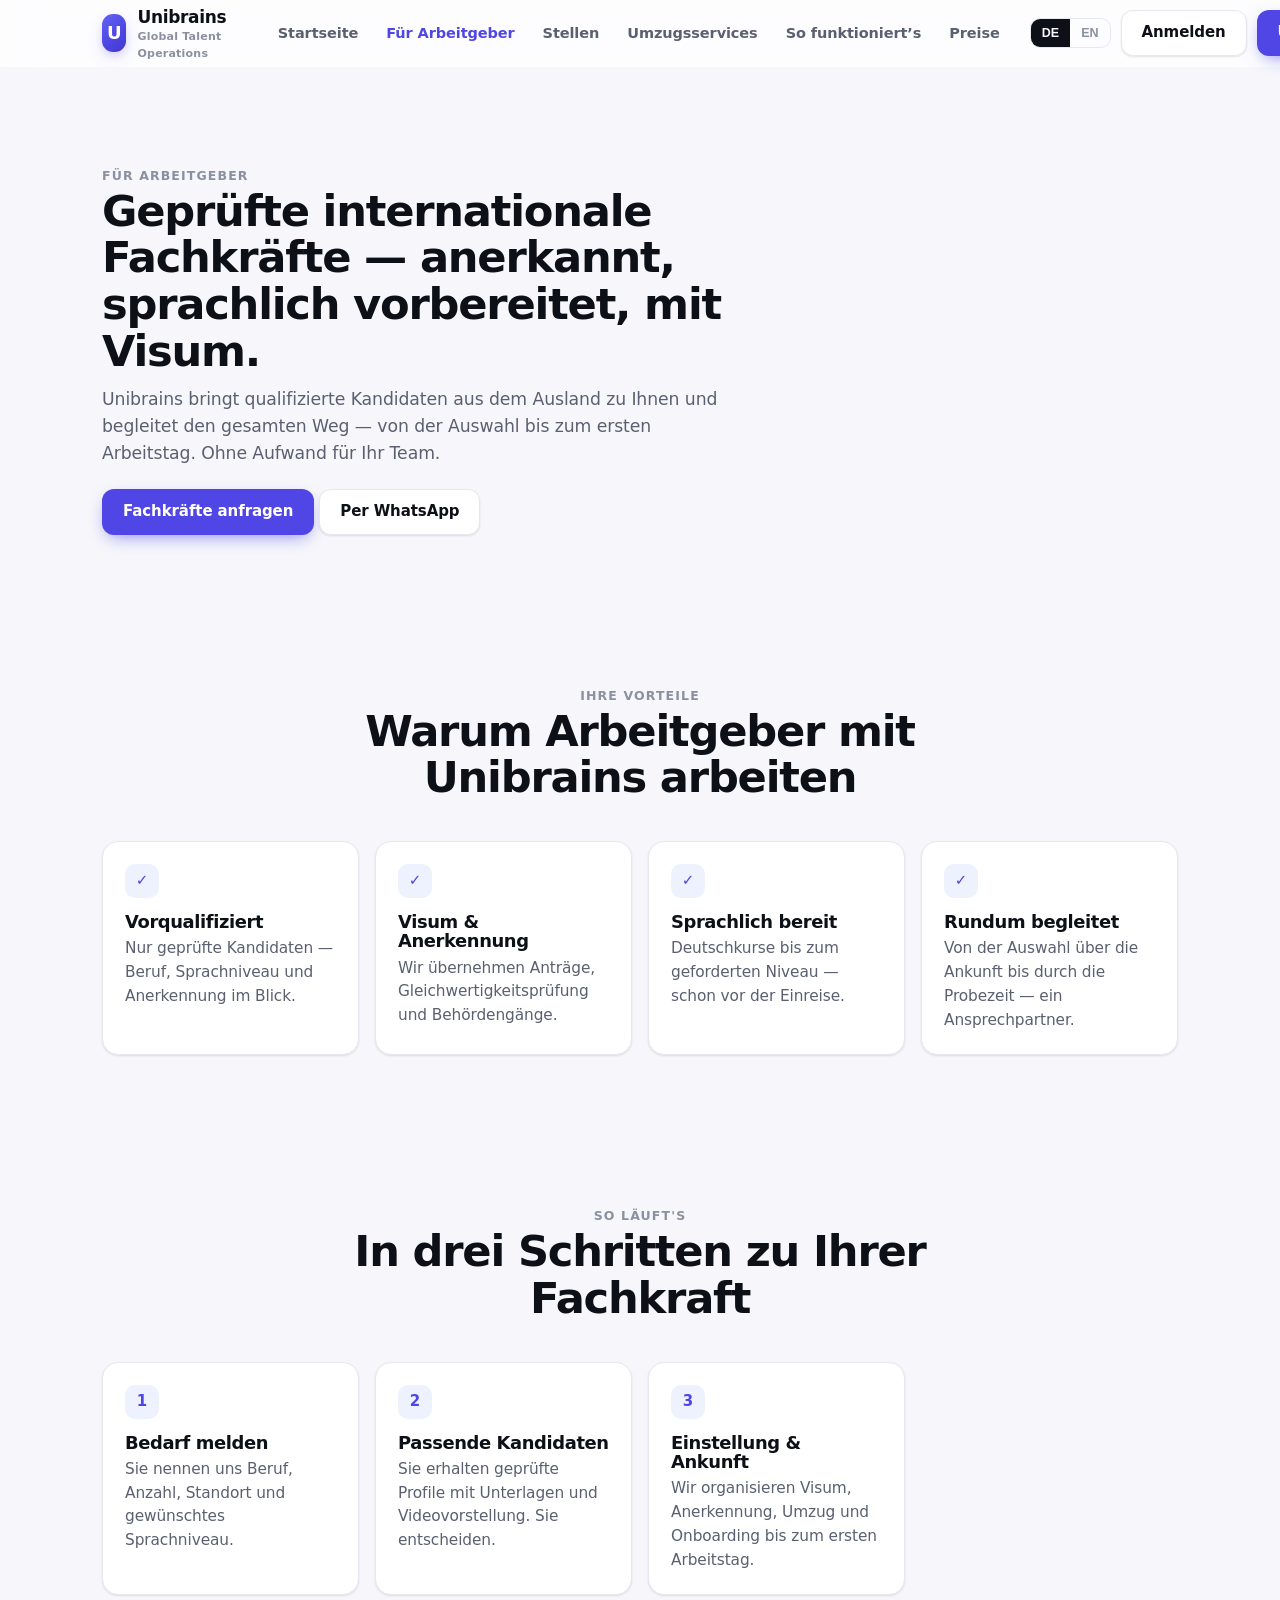
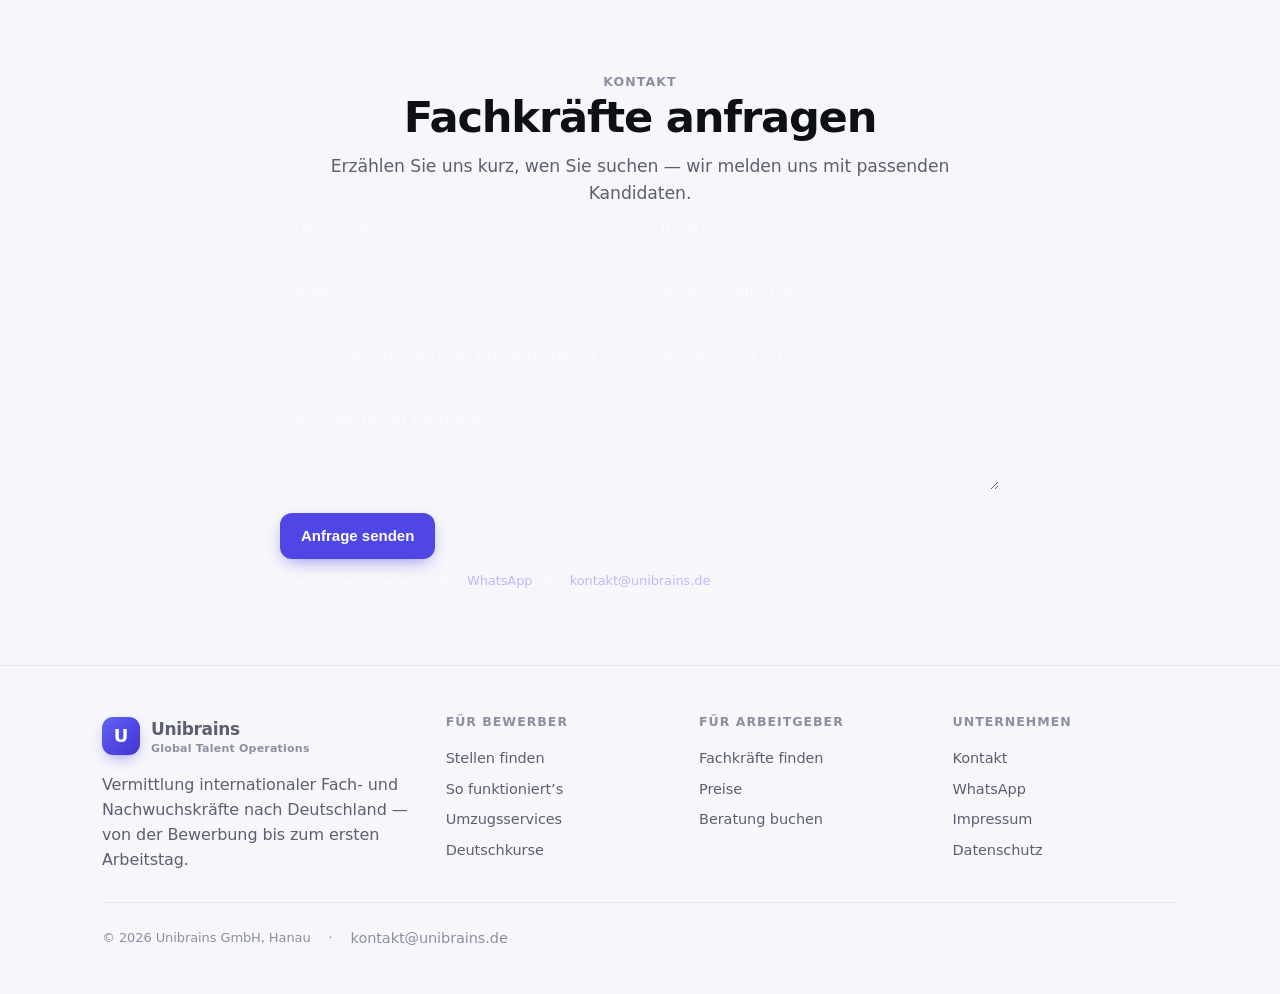
==== commit a8619a23: "arbeitgeber.html: Nav-Links nicht mehr umbrechen (white-space: nowrap) Fehlte ggü. index.html -> 'Fü" ====
--- a/arbeitgeber.html
+++ b/arbeitgeber.html
@@ -109,7 +109,7 @@
   .brand .name { font-weight: 800; letter-spacing: -.02em; font-size: 17px; }
   .brand .sub { display: block; font-size: 11px; font-weight: 600; color: var(--faint); letter-spacing: .02em; margin-top: -2px; }
   nav.links { display: none; gap: 4px; margin-left: 8px; }
-  nav.links a { padding: 8px 12px; border-radius: 9px; font-size: 14.5px; font-weight: 550; color: var(--muted); transition: color .18s, background .18s; }
+  nav.links a { padding: 8px 12px; border-radius: 9px; font-size: 14.5px; font-weight: 550; color: var(--muted); white-space: nowrap; transition: color .18s, background .18s; }
   nav.links a:hover { color: var(--ink); background: color-mix(in srgb, var(--ink) 5%, transparent); }
   nav.links a.active { color: var(--brand); }
   .nav-right { margin-left: auto; display: flex; align-items: center; gap: 10px; }
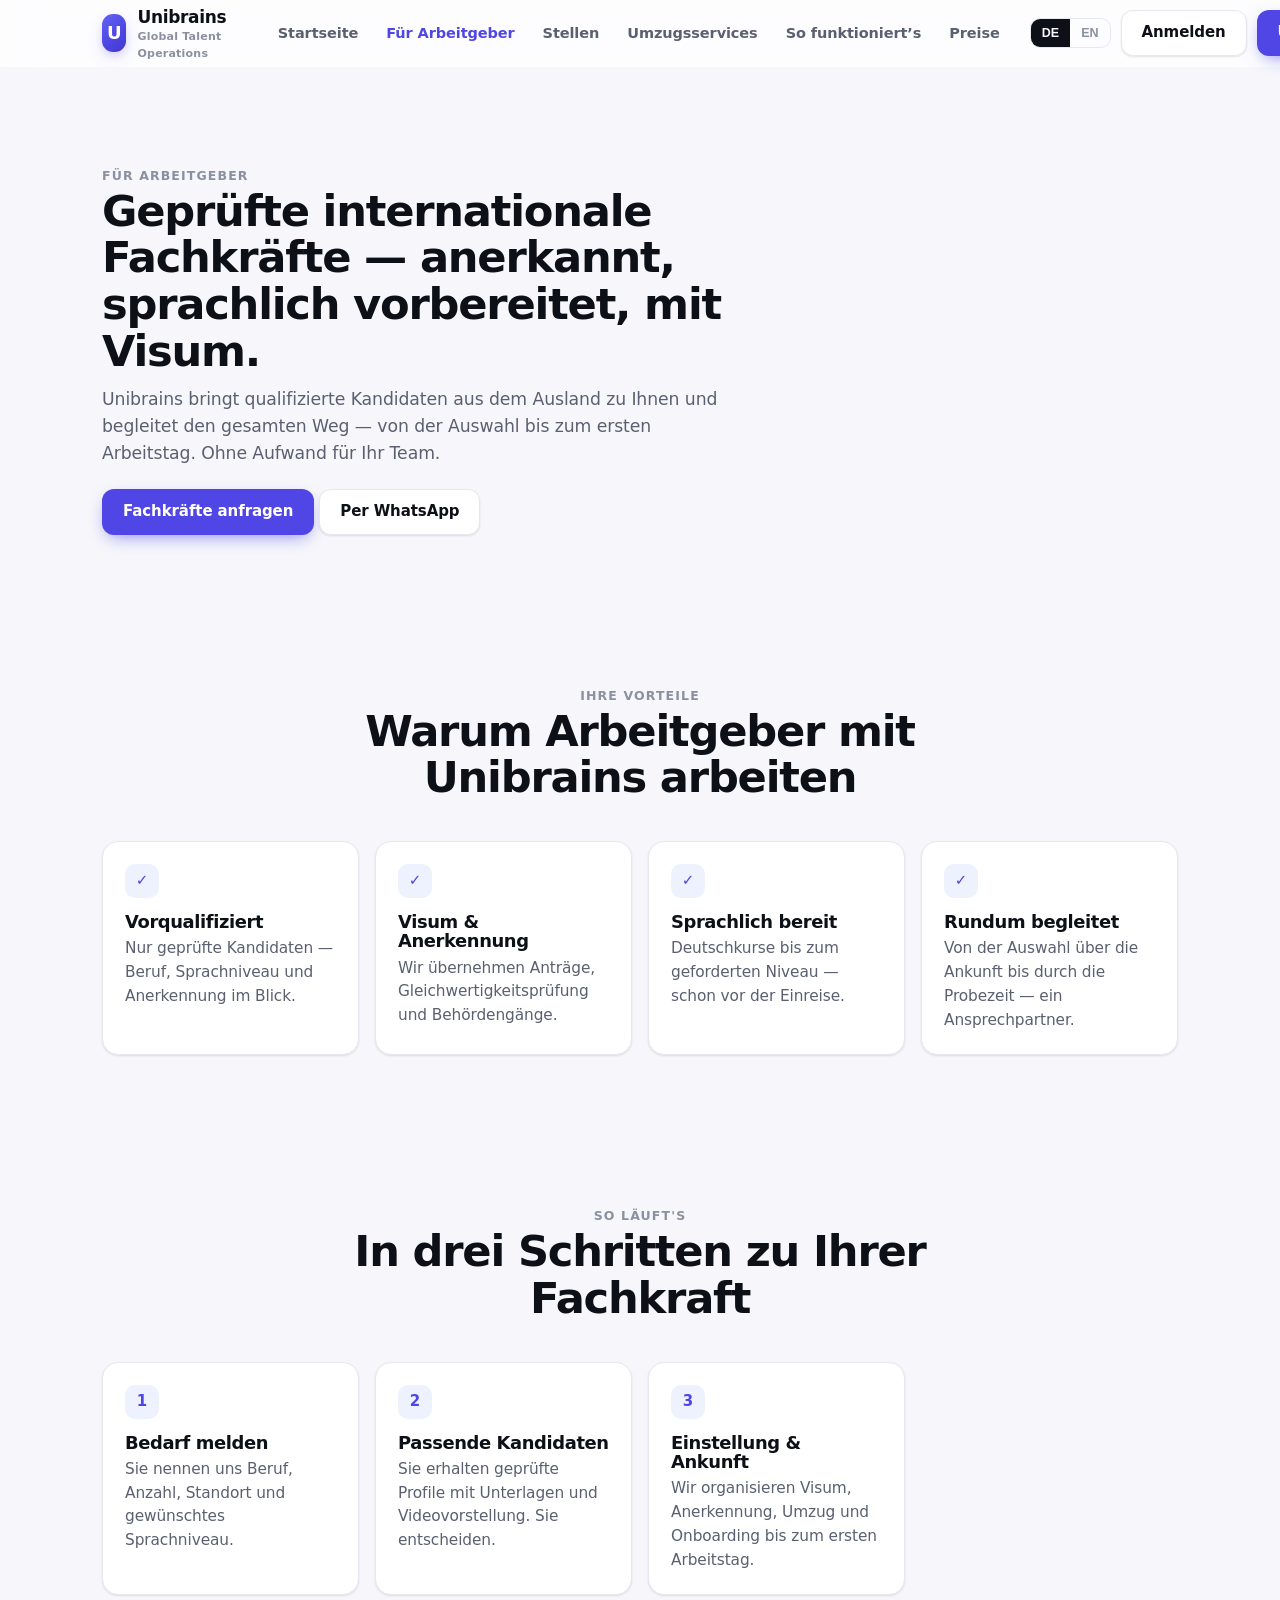
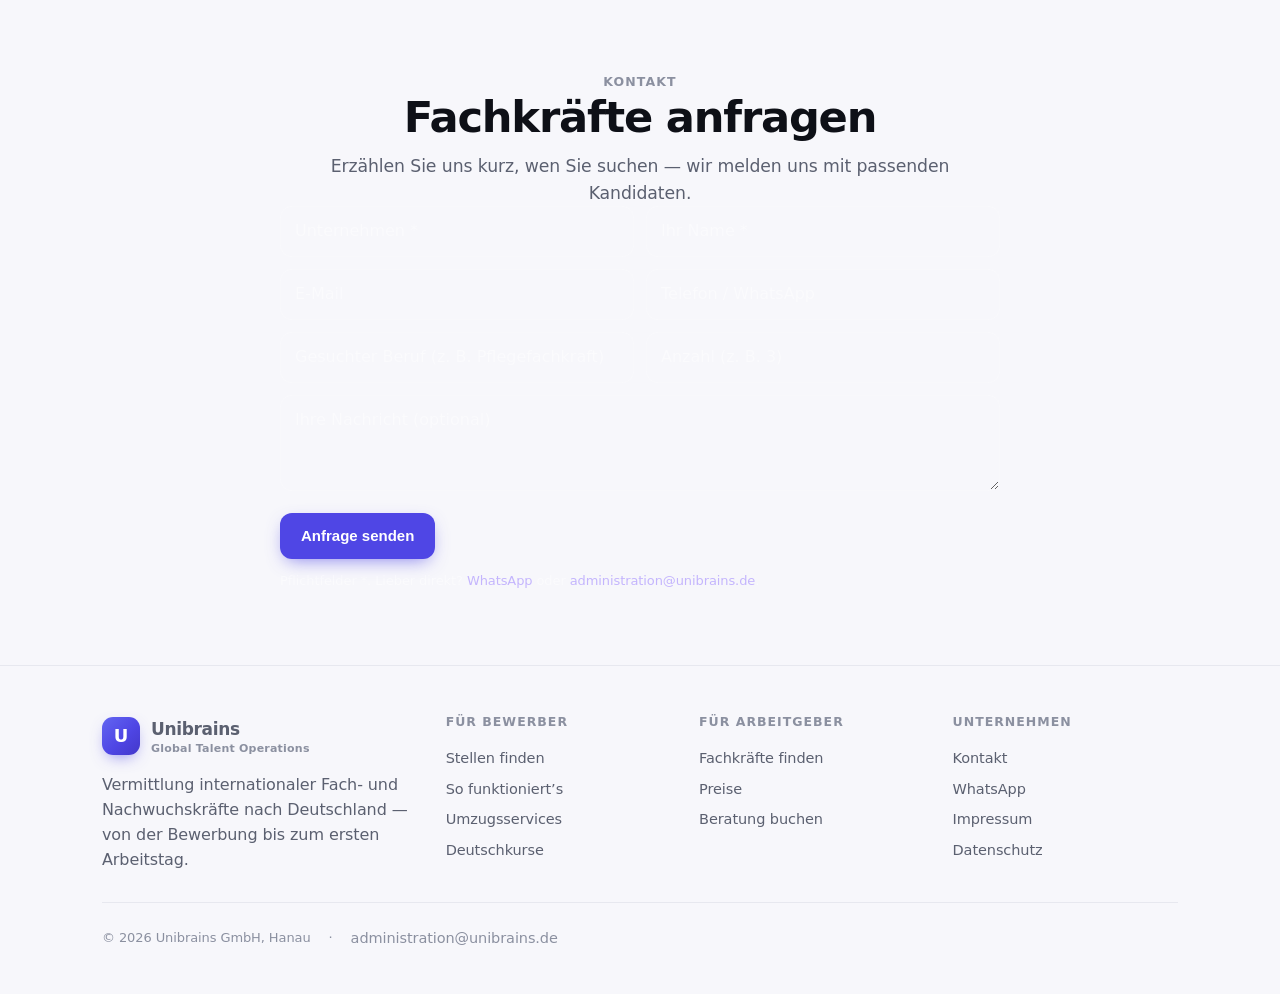
==== commit 592626d8: "Kontakt-E-Mail site-weit: kontakt@ -> administration@unibrains.de Alle Vorkommen ersetzt: Footer + L" ====
--- a/arbeitgeber.html
+++ b/arbeitgeber.html
@@ -350,7 +350,7 @@
           </div>
           <textarea name="message" maxlength="3000" placeholder="Ihre Nachricht (optional)"></textarea>
           <button class="btn btn-primary" type="submit">Anfrage senden</button>
-          <p class="lead-hint">Pflichtfelder *. Lieber direkt? <a href="https://wa.me/491728332721" target="_blank" rel="noopener" style="color:#c4b5fd">WhatsApp</a> oder <a href="mailto:kontakt@unibrains.de?subject=Beratung%20Arbeitgeber" style="color:#c4b5fd">kontakt@unibrains.de</a>.</p>
+          <p class="lead-hint">Pflichtfelder *. Lieber direkt? <a href="https://wa.me/491728332721" target="_blank" rel="noopener" style="color:#c4b5fd">WhatsApp</a> oder <a href="mailto:administration@unibrains.de?subject=Beratung%20Arbeitgeber" style="color:#c4b5fd">administration@unibrains.de</a>.</p>
         </form>
       </div>
     </div>
@@ -369,13 +369,13 @@
         <p style="max-width:34ch">Vermittlung internationaler Fach- und Nachwuchskräfte nach Deutschland — von der Bewerbung bis zum ersten Arbeitstag.</p>
       </div>
       <div><h4>Für Bewerber</h4><a href="/#jobs">Stellen finden</a><a href="/#how">So funktioniert’s</a><a href="/#services">Umzugsservices</a><a href="/#services">Deutschkurse</a></div>
-      <div><h4>Für Arbeitgeber</h4><a href="/arbeitgeber.html">Fachkräfte finden</a><a href="/#preise">Preise</a><a href="mailto:kontakt@unibrains.de?subject=Beratung%20Unibrains">Beratung buchen</a></div>
-      <div><h4>Unternehmen</h4><a href="mailto:kontakt@unibrains.de">Kontakt</a><a href="https://wa.me/491728332721">WhatsApp</a><a href="impressum.html">Impressum</a><a href="datenschutz.html">Datenschutz</a></div>
+      <div><h4>Für Arbeitgeber</h4><a href="/arbeitgeber.html">Fachkräfte finden</a><a href="/#preise">Preise</a><a href="mailto:administration@unibrains.de?subject=Beratung%20Unibrains">Beratung buchen</a></div>
+      <div><h4>Unternehmen</h4><a href="mailto:administration@unibrains.de">Kontakt</a><a href="https://wa.me/491728332721">WhatsApp</a><a href="impressum.html">Impressum</a><a href="datenschutz.html">Datenschutz</a></div>
     </div>
     <div class="foot-legal">
       <span>© 2026 Unibrains GmbH, Hanau</span>
       <span>·</span>
-      <a href="mailto:kontakt@unibrains.de" style="color:var(--faint)">kontakt@unibrains.de</a>
+      <a href="mailto:administration@unibrains.de" style="color:var(--faint)">administration@unibrains.de</a>
     </div>
   </div>
 </footer>
